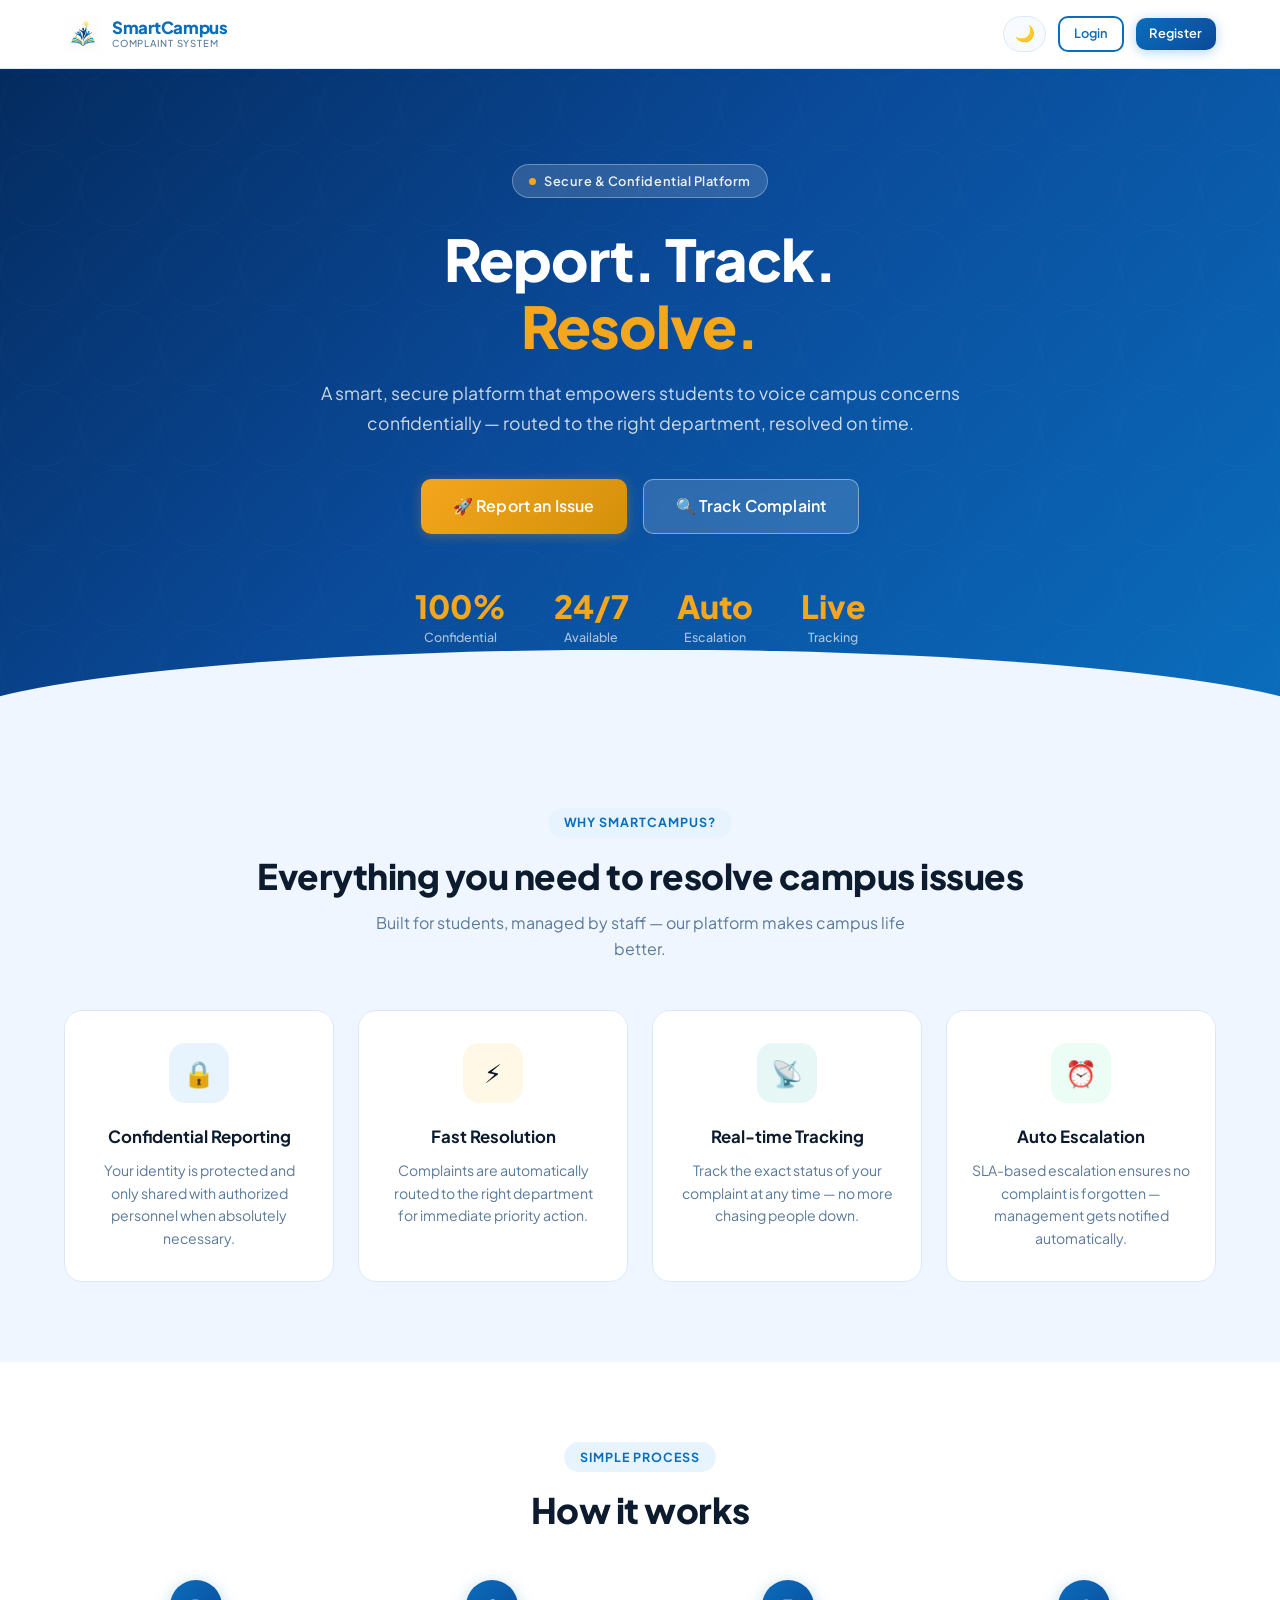
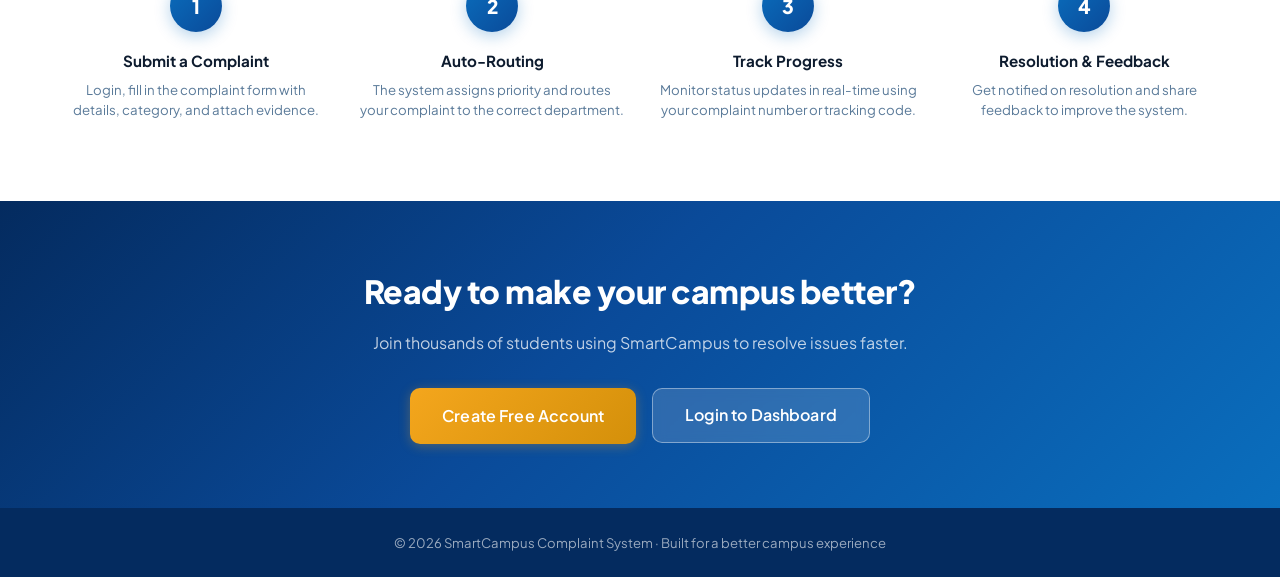
==== smart-campus-complaint-system/frontend/index.html @ 71bb2d89 "Initial commit" ====
<!DOCTYPE html>
<html lang="en">
<head>
    <meta charset="UTF-8">
    <meta name="viewport" content="width=device-width, initial-scale=1.0">
    <title>SmartCampus | Report. Track. Resolve.</title>
    <meta name="description" content="A secure and confidential platform for making your campus a safer and better place.">
    <link href="https://fonts.googleapis.com/css2?family=Plus+Jakarta+Sans:wght@400;500;600;700;800&display=swap" rel="stylesheet">
    <link rel="stylesheet" href="css/style.css">
    <link rel="stylesheet" href="css/dark-mode.css">
    <style>
        body { display: flex; flex-direction: column; min-height: 100vh; }

        /* ── NAVBAR ─────────────────────────────────── */
        .navbar { background: rgba(255,255,255,0.95); backdrop-filter: blur(14px); }

        /* ── HERO ───────────────────────────────────── */
        .hero-section {
            background: var(--grad-hero);
            position: relative;
            overflow: hidden;
            padding: 6rem 0 5rem;
            color: #fff;
        }
        .hero-section::before {
            content: '';
            position: absolute; inset: 0;
            background: url("data:image/svg+xml,%3Csvg width='80' height='80' viewBox='0 0 80 80' fill='none' xmlns='http://www.w3.org/2000/svg'%3E%3Ccircle cx='40' cy='40' r='39' stroke='rgba(255,255,255,0.05)' stroke-width='1'/%3E%3C/svg%3E") repeat;
            opacity: 0.4;
        }
        .hero-section::after {
            content: '';
            position: absolute;
            bottom: -2px; left: 0; right: 0;
            height: 80px;
            background: var(--bg);
            clip-path: ellipse(55% 100% at 50% 100%);
        }
        .hero-inner {
            position: relative; z-index: 1;
            text-align: center;
            max-width: 720px; margin: 0 auto;
            padding: 0 1.5rem;
        }
        .hero-pill {
            display: inline-flex; align-items: center; gap: 0.5rem;
            background: rgba(255,255,255,0.15);
            border: 1px solid rgba(255,255,255,0.3);
            border-radius: 999px;
            padding: 0.35rem 1rem;
            font-size: 0.8rem; font-weight: 600;
            color: rgba(255,255,255,0.9);
            margin-bottom: 1.75rem;
            letter-spacing: 0.04em;
        }
        .hero-pill span { width: 7px; height: 7px; background: var(--secondary); border-radius: 50%; animation: pulse 2s infinite; }
        @keyframes pulse { 0%,100%{opacity:1;transform:scale(1)} 50%{opacity:0.6;transform:scale(1.3)} }
        .hero-title {
            font-size: clamp(2.4rem, 5vw, 3.6rem);
            font-weight: 800;
            line-height: 1.15;
            margin-bottom: 1.25rem;
            letter-spacing: -1px;
        }
        .hero-title .highlight {
            color: var(--secondary);
            display: inline-block;
        }
        .hero-sub {
            font-size: 1.1rem;
            color: rgba(255,255,255,0.8);
            margin-bottom: 2.5rem;
            line-height: 1.7;
        }
        .hero-cta { display: flex; gap: 1rem; justify-content: center; flex-wrap: wrap; }
        .hero-cta .btn-lg { min-width: 180px; }
        .btn-ghost {
            background: rgba(255,255,255,0.15);
            border: 1.5px solid rgba(255,255,255,0.4);
            color: #fff;
            backdrop-filter: blur(6px);
        }
        .btn-ghost:hover { background: rgba(255,255,255,0.25); color: #fff; transform: translateY(-2px); }

        /* Hero stats */
        .hero-stats {
            display: flex; justify-content: center; gap: 3rem;
            margin-top: 3.5rem;
            flex-wrap: wrap;
        }
        .stat { text-align: center; }
        .stat-num { font-size: 2rem; font-weight: 800; color: var(--secondary); line-height: 1; }
        .stat-label { font-size: 0.78rem; color: rgba(255,255,255,0.65); font-weight: 500; margin-top: 0.3rem; }

        /* ── FEATURES ───────────────────────────────── */
        .features-section { padding: 5rem 0; }
        .section-header { text-align: center; margin-bottom: 3rem; }
        .section-eyebrow {
            display: inline-block;
            background: var(--primary-light); color: var(--primary);
            border-radius: 999px; padding: 0.3rem 1rem;
            font-size: 0.78rem; font-weight: 700;
            letter-spacing: 0.08em; text-transform: uppercase;
            margin-bottom: 1rem;
        }
        .section-title {
            font-size: clamp(1.6rem, 3vw, 2.2rem);
            font-weight: 800; color: var(--text-main);
            letter-spacing: -0.5px; line-height: 1.25;
        }
        .section-desc { color: var(--text-muted); margin-top: 0.75rem; font-size: 1rem; max-width: 560px; margin-inline: auto; }

        .features-grid {
            display: grid;
            grid-template-columns: repeat(auto-fit, minmax(240px, 1fr));
            gap: 1.5rem;
        }
        .feature-card {
            background: var(--surface);
            border: 1px solid var(--border);
            border-radius: var(--radius-lg);
            padding: 2rem 1.5rem;
            text-align: center;
            transition: var(--transition);
            position: relative;
            overflow: hidden;
        }
        .feature-card::before {
            content: '';
            position: absolute;
            top: 0; left: 0; right: 0;
            height: 3px;
            background: var(--grad-primary);
            transform: scaleX(0);
            transition: var(--transition);
        }
        .feature-card:hover { transform: translateY(-6px); box-shadow: var(--shadow-lg); border-color: var(--border-2); }
        .feature-card:hover::before { transform: scaleX(1); }
        .feature-icon {
            width: 60px; height: 60px;
            border-radius: 16px;
            display: flex; align-items: center; justify-content: center;
            font-size: 1.6rem;
            margin: 0 auto 1.25rem;
        }
        .icon-blue  { background: #e8f4fd; }
        .icon-gold  { background: #fff8e6; }
        .icon-teal  { background: #e6f7f5; }
        .icon-green { background: #ecfdf5; }
        .feature-card h3 { font-size: 1.05rem; font-weight: 700; margin-bottom: 0.5rem; }
        .feature-card p { color: var(--text-muted); font-size: 0.88rem; line-height: 1.6; }

        /* ── HOW IT WORKS ───────────────────────────── */
        .steps-section { background: var(--surface); padding: 5rem 0; }
        .steps-grid { display: grid; grid-template-columns: repeat(auto-fit, minmax(200px, 1fr)); gap: 2rem; margin-top: 2.5rem; }
        .step {
            text-align: center;
            position: relative;
        }
        .step-num {
            width: 52px; height: 52px;
            border-radius: 50%;
            background: var(--grad-primary);
            color: #fff;
            font-size: 1.2rem; font-weight: 800;
            display: flex; align-items: center; justify-content: center;
            margin: 0 auto 1rem;
            box-shadow: 0 4px 16px rgba(10,110,189,0.3);
        }
        .step h4 { font-weight: 700; font-size: 0.95rem; margin-bottom: 0.4rem; }
        .step p { color: var(--text-muted); font-size: 0.83rem; line-height: 1.55; }

        /* ── CTA BANNER ─────────────────────────────── */
        .cta-section {
            background: var(--grad-hero);
            padding: 4rem 0;
            text-align: center;
            color: #fff;
        }
        .cta-section h2 { font-size: 2rem; font-weight: 800; margin-bottom: 0.75rem; letter-spacing: -0.5px; }
        .cta-section p { color: rgba(255,255,255,0.75); margin-bottom: 2rem; font-size: 1rem; }

        /* ── FOOTER ─────────────────────────────────── */
        footer {
            background: #042b5f;
            color: rgba(255,255,255,0.6);
            text-align: center;
            padding: 1.5rem;
            font-size: 0.82rem;
        }
        footer a { color: rgba(255,255,255,0.8); }
    </style>
</head>
<body>
    <!-- NAVBAR -->
    <nav class="navbar">
        <div class="container">
            <a href="index.html" class="logo">
                <img src="assets/images/logo.png" alt="SmartCampus Logo" onerror="this.style.display='none'">
                <div class="logo-text">
                    <span class="name">SmartCampus</span>
                    <span class="tagline">Complaint System</span>
                </div>
            </a>
            <div class="navbar-actions">
                <button id="theme-toggle" class="theme-toggle">🌙</button>
                <a href="login.html" class="btn btn-secondary btn-sm">Login</a>
                <a href="register.html" class="btn btn-primary btn-sm">Register</a>
            </div>
        </div>
    </nav>

    <!-- HERO -->
    <section class="hero-section">
        <div class="hero-inner">
            <div class="hero-pill">
                <span></span> Secure & Confidential Platform
            </div>
            <h1 class="hero-title">
                Report. Track.<br>
                <span class="highlight">Resolve.</span>
            </h1>
            <p class="hero-sub">
                A smart, secure platform that empowers students to voice campus concerns confidentially — routed to the right department, resolved on time.
            </p>
            <div class="hero-cta">
                <a href="login.html" class="btn btn-gold btn-lg">🚀 Report an Issue</a>
                <a href="track.html" class="btn btn-ghost btn-lg">🔍 Track Complaint</a>
            </div>
            <div class="hero-stats">
                <div class="stat"><div class="stat-num">100%</div><div class="stat-label">Confidential</div></div>
                <div class="stat"><div class="stat-num">24/7</div><div class="stat-label">Available</div></div>
                <div class="stat"><div class="stat-num">Auto</div><div class="stat-label">Escalation</div></div>
                <div class="stat"><div class="stat-num">Live</div><div class="stat-label">Tracking</div></div>
            </div>
        </div>
    </section>

    <!-- FEATURES -->
    <section class="features-section">
        <div class="container">
            <div class="section-header">
                <span class="section-eyebrow">Why SmartCampus?</span>
                <h2 class="section-title">Everything you need to resolve campus issues</h2>
                <p class="section-desc">Built for students, managed by staff — our platform makes campus life better.</p>
            </div>
            <div class="features-grid">
                <div class="feature-card">
                    <div class="feature-icon icon-blue">🔒</div>
                    <h3>Confidential Reporting</h3>
                    <p>Your identity is protected and only shared with authorized personnel when absolutely necessary.</p>
                </div>
                <div class="feature-card">
                    <div class="feature-icon icon-gold">⚡</div>
                    <h3>Fast Resolution</h3>
                    <p>Complaints are automatically routed to the right department for immediate priority action.</p>
                </div>
                <div class="feature-card">
                    <div class="feature-icon icon-teal">📡</div>
                    <h3>Real-time Tracking</h3>
                    <p>Track the exact status of your complaint at any time — no more chasing people down.</p>
                </div>
                <div class="feature-card">
                    <div class="feature-icon icon-green">⏰</div>
                    <h3>Auto Escalation</h3>
                    <p>SLA-based escalation ensures no complaint is forgotten — management gets notified automatically.</p>
                </div>
            </div>
        </div>
    </section>

    <!-- HOW IT WORKS -->
    <section class="steps-section">
        <div class="container">
            <div class="section-header">
                <span class="section-eyebrow">Simple Process</span>
                <h2 class="section-title">How it works</h2>
            </div>
            <div class="steps-grid">
                <div class="step">
                    <div class="step-num">1</div>
                    <h4>Submit a Complaint</h4>
                    <p>Login, fill in the complaint form with details, category, and attach evidence.</p>
                </div>
                <div class="step">
                    <div class="step-num">2</div>
                    <h4>Auto-Routing</h4>
                    <p>The system assigns priority and routes your complaint to the correct department.</p>
                </div>
                <div class="step">
                    <div class="step-num">3</div>
                    <h4>Track Progress</h4>
                    <p>Monitor status updates in real-time using your complaint number or tracking code.</p>
                </div>
                <div class="step">
                    <div class="step-num">4</div>
                    <h4>Resolution & Feedback</h4>
                    <p>Get notified on resolution and share feedback to improve the system.</p>
                </div>
            </div>
        </div>
    </section>

    <!-- CTA -->
    <section class="cta-section">
        <div class="container">
            <h2>Ready to make your campus better?</h2>
            <p>Join thousands of students using SmartCampus to resolve issues faster.</p>
            <div style="display:flex;gap:1rem;justify-content:center;flex-wrap:wrap;">
                <a href="register.html" class="btn btn-gold btn-lg">Create Free Account</a>
                <a href="login.html" class="btn btn-ghost btn-lg">Login to Dashboard</a>
            </div>
        </div>
    </section>

    <!-- FOOTER -->
    <footer>
        <p>© 2026 SmartCampus Complaint System · Built for a better campus experience</p>
    </footer>

    <div class="toast-container" id="toast-container"></div>
    <script src="js/utils/theme.js"></script>
</body>
</html>
---- smart-campus-complaint-system/frontend/css/style.css ----
@import url('https://fonts.googleapis.com/css2?family=Plus+Jakarta+Sans:wght@400;500;600;700;800&display=swap');

/* ═══════════════════════════════════════
   DESIGN TOKENS
═══════════════════════════════════════ */
:root {
    /* Brand Colors - Teal/Navy/Gold (matches logo) */
    --primary:        #0a6ebd;
    --primary-dark:   #075a9e;
    --primary-light:  #e8f4fd;
    --secondary:      #f4a61d;
    --secondary-dark: #d4900a;
    --accent:         #00b4a0;
    --accent-dark:    #009688;

    /* Backgrounds */
    --bg:          #f0f6ff;
    --background:  var(--bg);
    --surface:     #ffffff;
    --surface-2:   #f7faff;
    --sidebar-bg:  linear-gradient(160deg, #042b5f 0%, #0a4a99 55%, #0a6ebd 100%);

    /* Text */
    --text-main:   #0d1b2e;
    --text-muted:  #5a7a99;
    --text-light:  #8ba9c5;

    /* Borders */
    --border:      #dce8f5;
    --border-2:    #c8dcee;

    /* Status */
    --success:     #10b981;
    --warning:     #f4a61d;
    --danger:      #ef4444;
    --info:        #0a6ebd;

    /* Typography */
    --font:        'Plus Jakarta Sans', system-ui, sans-serif;

    /* Spacing & Effects */
    --radius:      10px;
    --radius-lg:   18px;
    --radius-xl:   26px;
    --shadow-sm:   0 2px 8px rgba(10,110,189,0.08);
    --shadow:      0 4px 20px rgba(10,110,189,0.12);
    --shadow-lg:   0 8px 40px rgba(10,110,189,0.18);
    --transition:  all 0.25s ease;

    /* Gradients */
    --grad-primary:   linear-gradient(135deg, #0a6ebd 0%, #0a4a99 100%);
    --grad-gold:      linear-gradient(135deg, #f4a61d 0%, #d4900a 100%);
    --grad-hero:      linear-gradient(135deg, #042b5f 0%, #0a4a99 45%, #0a6ebd 100%);
    --grad-teal:      linear-gradient(135deg, #00b4a0 0%, #009688 100%);
}

/* ═══════════════════════════════════════
   RESET & BASE
═══════════════════════════════════════ */
*, *::before, *::after { margin: 0; padding: 0; box-sizing: border-box; }

html { scroll-behavior: smooth; }

body {
    font-family: var(--font);
    background: var(--bg);
    color: var(--text-main);
    line-height: 1.65;
    -webkit-font-smoothing: antialiased;
}

a { color: var(--primary); text-decoration: none; transition: var(--transition); }
a:hover { color: var(--primary-dark); }

img { max-width: 100%; display: block; }

/* ═══════════════════════════════════════
   TYPOGRAPHY
═══════════════════════════════════════ */
.text-center  { text-align: center; }
.text-muted   { color: var(--text-muted); }
.text-primary { color: var(--primary); }
.text-gold    { color: var(--secondary); }

/* ═══════════════════════════════════════
   LOGO
═══════════════════════════════════════ */
.logo {
    display: flex;
    align-items: center;
    gap: 10px;
    font-weight: 800;
    font-size: 1.2rem;
    color: var(--text-main);
    text-decoration: none;
    letter-spacing: -0.3px;
}
.logo img {
    width: 38px;
    height: 38px;
    object-fit: contain;
}
.logo-text { display: flex; flex-direction: column; line-height: 1.1; }
.logo-text .name { color: var(--primary); font-size: 1.05rem; font-weight: 800; }
.logo-text .tagline { color: var(--text-muted); font-size: 0.6rem; font-weight: 500; letter-spacing: 0.08em; text-transform: uppercase; }

/* Light navbar logo */
.logo.light .logo-text .name { color: #fff; }
.logo.light .logo-text .tagline { color: rgba(255,255,255,0.65); }

/* ═══════════════════════════════════════
   NAVBAR
═══════════════════════════════════════ */
.navbar {
    background: var(--surface);
    box-shadow: 0 1px 0 var(--border), var(--shadow-sm);
    position: sticky;
    top: 0;
    z-index: 100;
    backdrop-filter: blur(10px);
}
.navbar .container {
    display: flex;
    justify-content: space-between;
    align-items: center;
    height: 68px;
}
.navbar-actions { display: flex; align-items: center; gap: 0.75rem; }

/* ═══════════════════════════════════════
   BUTTONS
═══════════════════════════════════════ */
.btn {
    display: inline-flex;
    align-items: center;
    justify-content: center;
    gap: 0.4rem;
    padding: 0.55rem 1.25rem;
    border-radius: var(--radius);
    font-family: var(--font);
    font-weight: 600;
    font-size: 0.9rem;
    cursor: pointer;
    border: none;
    transition: var(--transition);
    white-space: nowrap;
    letter-spacing: 0.01em;
}

.btn-primary {
    background: var(--grad-primary);
    color: #fff;
    box-shadow: 0 2px 12px rgba(10,110,189,0.3);
}
.btn-primary:hover {
    transform: translateY(-2px);
    box-shadow: 0 6px 20px rgba(10,110,189,0.4);
    color: #fff;
}

.btn-secondary {
    background: transparent;
    border: 2px solid var(--primary);
    color: var(--primary);
}
.btn-secondary:hover {
    background: var(--primary-light);
    transform: translateY(-1px);
}

.btn-gold {
    background: var(--grad-gold);
    color: #fff;
    box-shadow: 0 2px 12px rgba(244,166,29,0.3);
}
.btn-gold:hover {
    transform: translateY(-2px);
    box-shadow: 0 6px 20px rgba(244,166,29,0.45);
}

.btn-danger {
    background: linear-gradient(135deg, #ef4444, #dc2626);
    color: #fff;
}
.btn-danger:hover { transform: translateY(-1px); box-shadow: 0 4px 14px rgba(239,68,68,0.35); }

.btn-sm  { padding: 0.35rem 0.85rem; font-size: 0.8rem; }
.btn-xs  { padding: 0.25rem 0.65rem; font-size: 0.75rem; }
.btn-lg  { padding: 0.85rem 2rem; font-size: 1rem; }
.btn-full { width: 100%; padding: 0.85rem; font-size: 1rem; border-radius: var(--radius); }
.btn-full:disabled { opacity: 0.65; cursor: not-allowed; transform: none !important; }

/* ═══════════════════════════════════════
   FORMS
═══════════════════════════════════════ */
.form-group { margin-bottom: 1.2rem; }
.form-group label {
    display: block;
    font-size: 0.85rem;
    font-weight: 600;
    margin-bottom: 0.45rem;
    color: var(--text-main);
}
.form-control,
.form-group input,
.form-group select,
.form-group textarea {
    width: 100%;
    padding: 0.7rem 1rem;
    border: 1.5px solid var(--border-2);
    border-radius: var(--radius);
    font-size: 0.92rem;
    font-family: var(--font);
    background: var(--surface);
    color: var(--text-main);
    transition: var(--transition);
    outline: none;
}
.form-control:focus,
.form-group input:focus,
.form-group select:focus,
.form-group textarea:focus {
    border-color: var(--primary);
    box-shadow: 0 0 0 4px rgba(10,110,189,0.12);
    background: #fff;
}

/* ═══════════════════════════════════════
   LAYOUT
═══════════════════════════════════════ */
.container { max-width: 1200px; margin: 0 auto; padding: 0 1.5rem; }

/* ═══════════════════════════════════════
   CARDS
═══════════════════════════════════════ */
.card {
    background: var(--surface);
    border-radius: var(--radius-lg);
    padding: 1.5rem;
    box-shadow: var(--shadow-sm);
    border: 1px solid var(--border);
    transition: var(--transition);
}
.card:hover { box-shadow: var(--shadow); }

/* ═══════════════════════════════════════
   BADGES
═══════════════════════════════════════ */
.badge {
    display: inline-flex;
    align-items: center;
    padding: 0.25rem 0.65rem;
    border-radius: 999px;
    font-size: 0.75rem;
    font-weight: 600;
    letter-spacing: 0.03em;
}
.badge-primary { background: var(--primary-light); color: var(--primary); }
.badge-gold    { background: #fff8e6; color: var(--secondary-dark); }
.badge-success { background: #ecfdf5; color: #059669; }
.badge-danger  { background: #fef2f2; color: #dc2626; }

/* ═══════════════════════════════════════
   ALERTS / MESSAGES
═══════════════════════════════════════ */
.error-msg {
    background: #fef2f2; color: #dc2626;
    border: 1px solid #fca5a5;
    border-left: 4px solid #ef4444;
    border-radius: var(--radius);
    padding: 0.75rem 1rem;
    font-size: 0.875rem;
    margin-bottom: 1rem;
    display: none;
}
.success-msg {
    background: #f0fdf4; color: #15803d;
    border: 1px solid #86efac;
    border-left: 4px solid #22c55e;
    border-radius: var(--radius);
    padding: 0.75rem 1rem;
    font-size: 0.875rem;
    margin-bottom: 1rem;
    display: none;
}

/* ═══════════════════════════════════════
   THEME TOGGLE
═══════════════════════════════════════ */
.theme-toggle {
    background: var(--surface-2);
    border: 1.5px solid var(--border);
    border-radius: 999px;
    padding: 0.45rem 0.65rem;
    font-size: 1rem;
    cursor: pointer;
    color: var(--text-main);
    transition: var(--transition);
}
.theme-toggle:hover { background: var(--primary-light); border-color: var(--primary); }

/* ═══════════════════════════════════════
   TOAST
═══════════════════════════════════════ */
.toast-container { position: fixed; bottom: 1.5rem; right: 1.5rem; z-index: 9999; display: flex; flex-direction: column; gap: 0.6rem; }
.toast {
    background: #1a2a3a;
    color: #fff;
    padding: 0.8rem 1.25rem;
    border-radius: var(--radius);
    font-size: 0.875rem;
    font-weight: 500;
    box-shadow: var(--shadow-lg);
    animation: slideUp 0.3s ease;
    border-left: 4px solid var(--primary);
    max-width: 320px;
}
.toast.success { border-left-color: var(--success); }
.toast.error   { border-left-color: var(--danger); }
.toast.info    { border-left-color: var(--info); }
@keyframes slideUp { from { opacity: 0; transform: translateY(10px); } to { opacity: 1; transform: translateY(0); } }

/* ═══════════════════════════════════════
   SPINNER
═══════════════════════════════════════ */
@keyframes spin { to { transform: rotate(360deg); } }
.spinner {
    display: inline-block;
    width: 16px; height: 16px;
    border: 2.5px solid rgba(255,255,255,0.3);
    border-top-color: #fff;
    border-radius: 50%;
    animation: spin 0.7s linear infinite;
    vertical-align: middle;
}

/* ═══════════════════════════════════════
   MODAL (shared)
═══════════════════════════════════════ */
.modal-overlay {
    display: none;
    position: fixed; inset: 0;
    background: rgba(4,43,95,0.55);
    backdrop-filter: blur(4px);
    z-index: 1000;
    align-items: center;
    justify-content: center;
    padding: 1rem;
}
.modal-overlay.open { display: flex; }
.modal-box {
    background: var(--surface);
    border-radius: var(--radius-xl);
    width: 100%;
    max-width: 580px;
    box-shadow: 0 24px 80px rgba(4,43,95,0.25);
    overflow: hidden;
    animation: modalIn 0.3s cubic-bezier(0.34,1.56,0.64,1);
}
@keyframes modalIn { from { opacity: 0; transform: scale(0.92) translateY(20px); } to { opacity: 1; transform: scale(1) translateY(0); } }
.modal-head {
    display: flex; align-items: center; justify-content: space-between;
    padding: 1.25rem 1.5rem;
    background: var(--grad-primary);
    color: #fff;
}
.modal-head h3 { font-size: 1rem; font-weight: 700; margin: 0; }
.modal-close { background: rgba(255,255,255,0.2); border: none; color: #fff; width: 30px; height: 30px; border-radius: 50%; cursor: pointer; font-size: 1rem; transition: var(--transition); display: flex; align-items: center; justify-content: center; }
.modal-close:hover { background: rgba(255,255,255,0.35); }
.modal-body { padding: 1.5rem; }
.modal-foot { display: flex; justify-content: flex-end; gap: 0.75rem; padding: 1rem 1.5rem; border-top: 1px solid var(--border); background: var(--surface-2); }

/* ═══════════════════════════════════════
   STATUS / ROLE BADGES
═══════════════════════════════════════ */
.status-badge {
    display: inline-flex; align-items: center;
    padding: 0.25rem 0.65rem;
    border-radius: 999px;
    font-size: 0.72rem; font-weight: 700;
    letter-spacing: 0.04em; text-transform: uppercase;
}
.role-badge {
    display: inline-block;
    padding: 0.2rem 0.6rem;
    border-radius: 6px;
    font-size: 0.72rem; font-weight: 700;
    letter-spacing: 0.03em; text-transform: uppercase;
    background: var(--primary-light); color: var(--primary);
}
.role-ADMIN          { background: #fef3c7; color: #b45309; }
.role-STAFF          { background: #ede9fe; color: #7c3aed; }
.role-DEPARTMENT_HEAD{ background: #dbeafe; color: #1d4ed8; }
.role-SAFETY_OFFICER { background: #dcfce7; color: #15803d; }
.role-STUDENT        { background: var(--primary-light); color: var(--primary); }

/* ═══════════════════════════════════════
   DETAIL GRID (modal)
═══════════════════════════════════════ */
.detail-grid {
    display: grid;
    grid-template-columns: 1fr 1fr;
    gap: 1rem;
    margin-bottom: 1.25rem;
}
.detail-item { display: flex; flex-direction: column; gap: 0.25rem; }
.dl { font-size: 0.75rem; font-weight: 700; color: var(--text-muted); text-transform: uppercase; letter-spacing: 0.06em; }
.dv { font-size: 0.92rem; font-weight: 600; color: var(--text-main); }

/* ═══════════════════════════════════════
   SECTION LABEL
═══════════════════════════════════════ */
.section-label {
    font-size: 0.72rem; font-weight: 700;
    text-transform: uppercase; letter-spacing: 0.08em;
    color: var(--primary);
    margin: 1.5rem 0 0.9rem;
    padding-bottom: 0.5rem;
    border-bottom: 2px solid var(--primary-light);
    display: flex; align-items: center; gap: 0.4rem;
}

/* ═══════════════════════════════════════
   FORM FIELD (modal variant)
═══════════════════════════════════════ */
.form-field { margin-bottom: 1.1rem; }
.form-field label { display: block; font-size: 0.83rem; font-weight: 600; margin-bottom: 0.4rem; color: var(--text-main); }

/* ═══════════════════════════════════════
   DIVIDER
═══════════════════════════════════════ */
.divider {
    text-align: center; color: var(--text-light);
    font-size: 0.8rem; margin: 1.25rem 0;
    display: flex; align-items: center; gap: 0.75rem;
    font-weight: 500;
}
.divider::before, .divider::after { content: ''; flex: 1; border-top: 1px solid var(--border-2); }

/* ═══════════════════════════════════════
   LOADING / EMPTY
═══════════════════════════════════════ */
.loading-row { text-align: center; padding: 2rem; color: var(--text-muted); font-size: 0.9rem; }
.empty-state { text-align: center; padding: 3rem 1.5rem; color: var(--text-muted); }
.empty-icon { font-size: 3rem; margin-bottom: 0.75rem; }

/* ═══════════════════════════════════════
   SCROLLBAR
═══════════════════════════════════════ */
::-webkit-scrollbar { width: 6px; height: 6px; }
::-webkit-scrollbar-track { background: transparent; }
::-webkit-scrollbar-thumb { background: #b8d0e8; border-radius: 999px; }
::-webkit-scrollbar-thumb:hover { background: var(--primary); }
---- smart-campus-complaint-system/frontend/css/dark-mode.css ----
/* ═══════════════════════════════════════
   DARK MODE OVERRIDES
═══════════════════════════════════════ */
html.dark {
    --bg:          #0c1929;
    --surface:     #122038;
    --surface-2:   #0f1c30;
    --text-main:   #e2edf8;
    --text-muted:  #7aadce;
    --text-light:  #4a7a9b;
    --border:      #1e3a55;
    --border-2:    #254a6a;
    --primary-light: rgba(10,110,189,0.18);
    --shadow-sm:   0 2px 8px rgba(0,0,0,0.3);
    --shadow:      0 4px 20px rgba(0,0,0,0.4);
    --shadow-lg:   0 8px 40px rgba(0,0,0,0.5);
}

html.dark .navbar {
    background: rgba(12,25,41,0.95);
    border-bottom: 1px solid var(--border);
    box-shadow: 0 1px 0 var(--border);
}

html.dark .auth-card,
html.dark .modal-box,
html.dark .card {
    background: var(--surface);
    border-color: var(--border);
}

html.dark .form-group input,
html.dark .form-group select,
html.dark .form-control,
html.dark .form-group textarea {
    background: var(--surface-2);
    border-color: var(--border-2);
    color: var(--text-main);
}

html.dark .form-group input:focus,
html.dark .form-group select:focus,
html.dark .form-control:focus {
    background: #0f1c30;
    border-color: var(--primary);
}

html.dark .demo-box { background: rgba(10,110,189,0.1); border-color: var(--border-2); }
html.dark .demo-item { background: rgba(255,255,255,0.05); }
html.dark .demo-item:hover { background: rgba(10,110,189,0.2); }
html.dark .demo-pass code { background: var(--surface-2); border-color: var(--border); }

html.dark .theme-toggle { background: var(--surface); border-color: var(--border); color: var(--text-main); }

html.dark .modal-foot { background: var(--surface-2); border-color: var(--border); }
html.dark .modal-body { background: var(--surface); }

html.dark .feature-card { background: var(--surface); border-color: var(--border); }
html.dark .steps-section { background: var(--surface); }

html.dark .toast { background: #1a2d42; }

html.dark .section-label { border-bottom-color: var(--border); }

html.dark .error-msg { background: rgba(239,68,68,0.1); border-color: rgba(239,68,68,0.3); color: #fca5a5; }
html.dark .success-msg { background: rgba(16,185,129,0.1); border-color: rgba(16,185,129,0.3); color: #6ee7b7; }
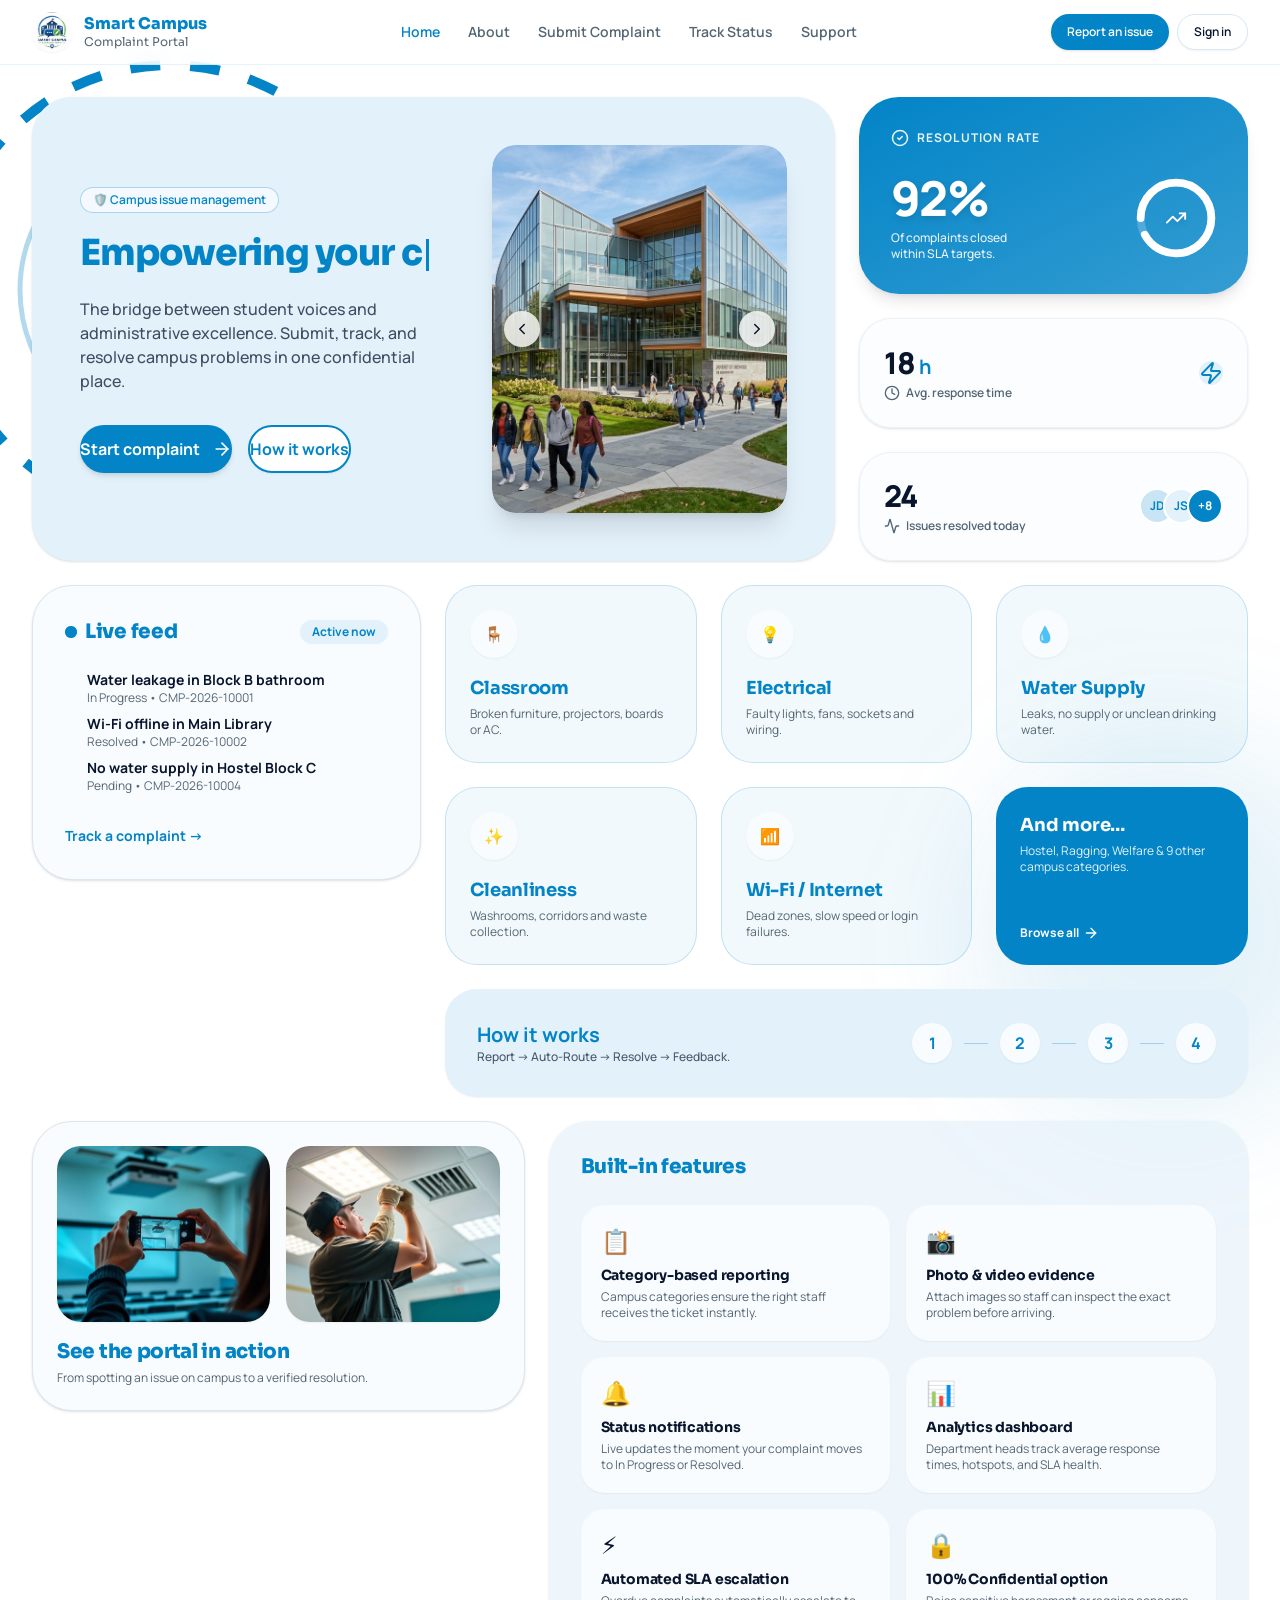
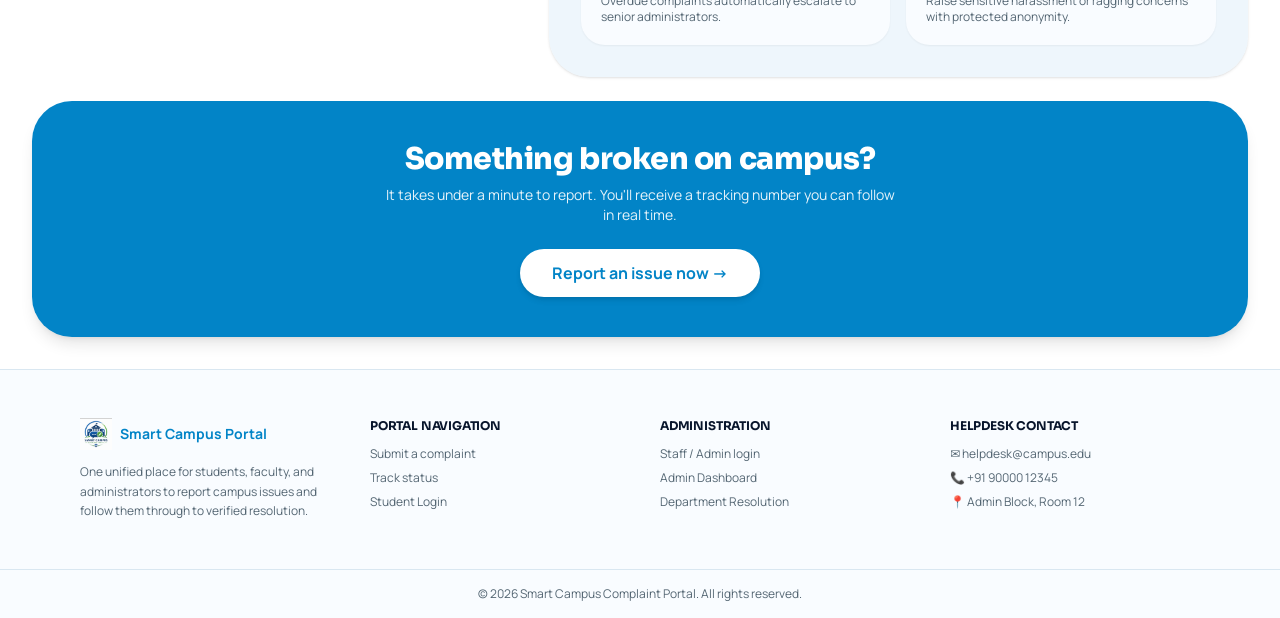
==== commit 3e8e9681: "feat: redesign frontend with modern portal design, hero slideshow, live feed and stats matching live" ====
--- a/smart-campus-complaint-system/frontend/index.html
+++ b/smart-campus-complaint-system/frontend/index.html
@@ -3,322 +3,532 @@
 <head>
     <meta charset="UTF-8">
     <meta name="viewport" content="width=device-width, initial-scale=1.0">
-    <title>SmartCampus | Report. Track. Resolve.</title>
-    <meta name="description" content="A secure and confidential platform for making your campus a safer and better place.">
-    <link href="https://fonts.googleapis.com/css2?family=Plus+Jakarta+Sans:wght@400;500;600;700;800&display=swap" rel="stylesheet">
-    <link rel="stylesheet" href="css/style.css">
-    <link rel="stylesheet" href="css/dark-mode.css">
+    <title>Smart Campus Complaint Portal — Report & Track Campus Issues</title>
+    <meta name="description" content="Submit campus complaints with photos, pick a category, and follow status from Pending to Resolved.">
+    <link rel="icon" type="image/png" href="assets/images/logo.png">
+
+    <!-- Fonts: Sora (Headings) and Manrope (Body) -->
+    <link rel="preconnect" href="https://fonts.googleapis.com">
+    <link rel="preconnect" href="https://fonts.gstatic.com" crossorigin>
+    <link href="https://fonts.googleapis.com/css2?family=Sora:wght@600;700;800&family=Manrope:wght@400;500;600;700;800&display=swap" rel="stylesheet">
+
+    <!-- Stylesheets -->
+    <link rel="stylesheet" href="css/portal-theme.css">
     <style>
-        body { display: flex; flex-direction: column; min-height: 100vh; }
-
-        /* ── NAVBAR ─────────────────────────────────── */
-        .navbar { background: rgba(255,255,255,0.95); backdrop-filter: blur(14px); }
-
-        /* ── HERO ───────────────────────────────────── */
-        .hero-section {
-            background: var(--grad-hero);
+        /* Modern Micro-Interactions & Overrides */
+        :root {
+            --primary: #0284c7;
+            --primary-rgb: 2, 132, 199;
+        }
+        .carousel-slide {
+            transition: opacity 0.6s cubic-bezier(0.4, 0, 0.2, 1), transform 0.6s cubic-bezier(0.4, 0, 0.2, 1);
+        }
+        .carousel-slide.active {
+            opacity: 1;
+            transform: scale(1);
             position: relative;
-            overflow: hidden;
-            padding: 6rem 0 5rem;
-            color: #fff;
-        }
-        .hero-section::before {
-            content: '';
-            position: absolute; inset: 0;
-            background: url("data:image/svg+xml,%3Csvg width='80' height='80' viewBox='0 0 80 80' fill='none' xmlns='http://www.w3.org/2000/svg'%3E%3Ccircle cx='40' cy='40' r='39' stroke='rgba(255,255,255,0.05)' stroke-width='1'/%3E%3C/svg%3E") repeat;
-            opacity: 0.4;
-        }
-        .hero-section::after {
-            content: '';
+        }
+        .carousel-slide:not(.active) {
+            opacity: 0;
+            transform: scale(0.98);
             position: absolute;
-            bottom: -2px; left: 0; right: 0;
-            height: 80px;
-            background: var(--bg);
-            clip-path: ellipse(55% 100% at 50% 100%);
-        }
-        .hero-inner {
-            position: relative; z-index: 1;
-            text-align: center;
-            max-width: 720px; margin: 0 auto;
-            padding: 0 1.5rem;
-        }
-        .hero-pill {
-            display: inline-flex; align-items: center; gap: 0.5rem;
-            background: rgba(255,255,255,0.15);
-            border: 1px solid rgba(255,255,255,0.3);
-            border-radius: 999px;
-            padding: 0.35rem 1rem;
-            font-size: 0.8rem; font-weight: 600;
-            color: rgba(255,255,255,0.9);
-            margin-bottom: 1.75rem;
-            letter-spacing: 0.04em;
-        }
-        .hero-pill span { width: 7px; height: 7px; background: var(--secondary); border-radius: 50%; animation: pulse 2s infinite; }
-        @keyframes pulse { 0%,100%{opacity:1;transform:scale(1)} 50%{opacity:0.6;transform:scale(1.3)} }
-        .hero-title {
-            font-size: clamp(2.4rem, 5vw, 3.6rem);
-            font-weight: 800;
-            line-height: 1.15;
-            margin-bottom: 1.25rem;
-            letter-spacing: -1px;
-        }
-        .hero-title .highlight {
-            color: var(--secondary);
+            top: 0; left: 0; right: 0; bottom: 0;
+            pointer-events: none;
+        }
+        .typewriter-cursor {
             display: inline-block;
-        }
-        .hero-sub {
-            font-size: 1.1rem;
-            color: rgba(255,255,255,0.8);
-            margin-bottom: 2.5rem;
-            line-height: 1.7;
-        }
-        .hero-cta { display: flex; gap: 1rem; justify-content: center; flex-wrap: wrap; }
-        .hero-cta .btn-lg { min-width: 180px; }
-        .btn-ghost {
-            background: rgba(255,255,255,0.15);
-            border: 1.5px solid rgba(255,255,255,0.4);
-            color: #fff;
-            backdrop-filter: blur(6px);
-        }
-        .btn-ghost:hover { background: rgba(255,255,255,0.25); color: #fff; transform: translateY(-2px); }
-
-        /* Hero stats */
-        .hero-stats {
-            display: flex; justify-content: center; gap: 3rem;
-            margin-top: 3.5rem;
-            flex-wrap: wrap;
-        }
-        .stat { text-align: center; }
-        .stat-num { font-size: 2rem; font-weight: 800; color: var(--secondary); line-height: 1; }
-        .stat-label { font-size: 0.78rem; color: rgba(255,255,255,0.65); font-weight: 500; margin-top: 0.3rem; }
-
-        /* ── FEATURES ───────────────────────────────── */
-        .features-section { padding: 5rem 0; }
-        .section-header { text-align: center; margin-bottom: 3rem; }
-        .section-eyebrow {
-            display: inline-block;
-            background: var(--primary-light); color: var(--primary);
-            border-radius: 999px; padding: 0.3rem 1rem;
-            font-size: 0.78rem; font-weight: 700;
-            letter-spacing: 0.08em; text-transform: uppercase;
-            margin-bottom: 1rem;
-        }
-        .section-title {
-            font-size: clamp(1.6rem, 3vw, 2.2rem);
-            font-weight: 800; color: var(--text-main);
-            letter-spacing: -0.5px; line-height: 1.25;
-        }
-        .section-desc { color: var(--text-muted); margin-top: 0.75rem; font-size: 1rem; max-width: 560px; margin-inline: auto; }
-
-        .features-grid {
-            display: grid;
-            grid-template-columns: repeat(auto-fit, minmax(240px, 1fr));
-            gap: 1.5rem;
-        }
-        .feature-card {
-            background: var(--surface);
-            border: 1px solid var(--border);
-            border-radius: var(--radius-lg);
-            padding: 2rem 1.5rem;
-            text-align: center;
-            transition: var(--transition);
-            position: relative;
-            overflow: hidden;
-        }
-        .feature-card::before {
-            content: '';
-            position: absolute;
-            top: 0; left: 0; right: 0;
-            height: 3px;
-            background: var(--grad-primary);
-            transform: scaleX(0);
-            transition: var(--transition);
-        }
-        .feature-card:hover { transform: translateY(-6px); box-shadow: var(--shadow-lg); border-color: var(--border-2); }
-        .feature-card:hover::before { transform: scaleX(1); }
-        .feature-icon {
-            width: 60px; height: 60px;
-            border-radius: 16px;
-            display: flex; align-items: center; justify-content: center;
-            font-size: 1.6rem;
-            margin: 0 auto 1.25rem;
-        }
-        .icon-blue  { background: #e8f4fd; }
-        .icon-gold  { background: #fff8e6; }
-        .icon-teal  { background: #e6f7f5; }
-        .icon-green { background: #ecfdf5; }
-        .feature-card h3 { font-size: 1.05rem; font-weight: 700; margin-bottom: 0.5rem; }
-        .feature-card p { color: var(--text-muted); font-size: 0.88rem; line-height: 1.6; }
-
-        /* ── HOW IT WORKS ───────────────────────────── */
-        .steps-section { background: var(--surface); padding: 5rem 0; }
-        .steps-grid { display: grid; grid-template-columns: repeat(auto-fit, minmax(200px, 1fr)); gap: 2rem; margin-top: 2.5rem; }
-        .step {
-            text-align: center;
-            position: relative;
-        }
-        .step-num {
-            width: 52px; height: 52px;
-            border-radius: 50%;
-            background: var(--grad-primary);
-            color: #fff;
-            font-size: 1.2rem; font-weight: 800;
-            display: flex; align-items: center; justify-content: center;
-            margin: 0 auto 1rem;
-            box-shadow: 0 4px 16px rgba(10,110,189,0.3);
-        }
-        .step h4 { font-weight: 700; font-size: 0.95rem; margin-bottom: 0.4rem; }
-        .step p { color: var(--text-muted); font-size: 0.83rem; line-height: 1.55; }
-
-        /* ── CTA BANNER ─────────────────────────────── */
-        .cta-section {
-            background: var(--grad-hero);
-            padding: 4rem 0;
-            text-align: center;
-            color: #fff;
-        }
-        .cta-section h2 { font-size: 2rem; font-weight: 800; margin-bottom: 0.75rem; letter-spacing: -0.5px; }
-        .cta-section p { color: rgba(255,255,255,0.75); margin-bottom: 2rem; font-size: 1rem; }
-
-        /* ── FOOTER ─────────────────────────────────── */
-        footer {
-            background: #042b5f;
-            color: rgba(255,255,255,0.6);
-            text-align: center;
-            padding: 1.5rem;
-            font-size: 0.82rem;
-        }
-        footer a { color: rgba(255,255,255,0.8); }
+            width: 3px;
+            height: 0.9em;
+            background-color: currentColor;
+            vertical-align: middle;
+            margin-left: 4px;
+            animation: blink 0.8s infinite;
+        }
+        @keyframes blink {
+            0%, 100% { opacity: 1; }
+            50% { opacity: 0; }
+        }
+        .nav-link-active {
+            background-color: var(--secondary, #f0fdf4);
+            color: var(--primary, #0284c7) !important;
+        }
     </style>
 </head>
-<body>
-    <!-- NAVBAR -->
-    <nav class="navbar">
-        <div class="container">
-            <a href="index.html" class="logo">
-                <img src="assets/images/logo.png" alt="SmartCampus Logo" onerror="this.style.display='none'">
-                <div class="logo-text">
-                    <span class="name">SmartCampus</span>
-                    <span class="tagline">Complaint System</span>
-                </div>
-            </a>
-            <div class="navbar-actions">
-                <button id="theme-toggle" class="theme-toggle">🌙</button>
-                <a href="login.html" class="btn btn-secondary btn-sm">Login</a>
-                <a href="register.html" class="btn btn-primary btn-sm">Register</a>
-            </div>
-        </div>
-    </nav>
-
-    <!-- HERO -->
-    <section class="hero-section">
-        <div class="hero-inner">
-            <div class="hero-pill">
-                <span></span> Secure & Confidential Platform
-            </div>
-            <h1 class="hero-title">
-                Report. Track.<br>
-                <span class="highlight">Resolve.</span>
-            </h1>
-            <p class="hero-sub">
-                A smart, secure platform that empowers students to voice campus concerns confidentially — routed to the right department, resolved on time.
-            </p>
-            <div class="hero-cta">
-                <a href="login.html" class="btn btn-gold btn-lg">🚀 Report an Issue</a>
-                <a href="track.html" class="btn btn-ghost btn-lg">🔍 Track Complaint</a>
-            </div>
-            <div class="hero-stats">
-                <div class="stat"><div class="stat-num">100%</div><div class="stat-label">Confidential</div></div>
-                <div class="stat"><div class="stat-num">24/7</div><div class="stat-label">Available</div></div>
-                <div class="stat"><div class="stat-num">Auto</div><div class="stat-label">Escalation</div></div>
-                <div class="stat"><div class="stat-num">Live</div><div class="stat-label">Tracking</div></div>
-            </div>
-        </div>
-    </section>
-
-    <!-- FEATURES -->
-    <section class="features-section">
-        <div class="container">
-            <div class="section-header">
-                <span class="section-eyebrow">Why SmartCampus?</span>
-                <h2 class="section-title">Everything you need to resolve campus issues</h2>
-                <p class="section-desc">Built for students, managed by staff — our platform makes campus life better.</p>
-            </div>
-            <div class="features-grid">
-                <div class="feature-card">
-                    <div class="feature-icon icon-blue">🔒</div>
-                    <h3>Confidential Reporting</h3>
-                    <p>Your identity is protected and only shared with authorized personnel when absolutely necessary.</p>
-                </div>
-                <div class="feature-card">
-                    <div class="feature-icon icon-gold">⚡</div>
-                    <h3>Fast Resolution</h3>
-                    <p>Complaints are automatically routed to the right department for immediate priority action.</p>
-                </div>
-                <div class="feature-card">
-                    <div class="feature-icon icon-teal">📡</div>
-                    <h3>Real-time Tracking</h3>
-                    <p>Track the exact status of your complaint at any time — no more chasing people down.</p>
-                </div>
-                <div class="feature-card">
-                    <div class="feature-icon icon-green">⏰</div>
-                    <h3>Auto Escalation</h3>
-                    <p>SLA-based escalation ensures no complaint is forgotten — management gets notified automatically.</p>
+<body class="flex min-h-screen flex-col bg-background relative overflow-hidden pb-20 md:pb-0">
+
+    <!-- Subtle Geometric Ambient Background Accents -->
+    <div class="pointer-events-none absolute -left-20 top-10 text-primary opacity-20">
+        <svg class="animate-spin-slow h-[500px] w-[500px]" viewBox="0 0 100 100" xmlns="http://www.w3.org/2000/svg">
+            <circle cx="50" cy="50" r="45" fill="none" stroke="currentColor" stroke-width="2" stroke-dasharray="6 6"></circle>
+            <circle cx="50" cy="50" r="30" fill="none" stroke="currentColor" stroke-width="1" opacity="0.3"></circle>
+        </svg>
+    </div>
+    <div class="pointer-events-none absolute -right-20 top-1/3 h-96 w-96 rounded-full bg-primary/10 blur-3xl animate-float"></div>
+    <div class="pointer-events-none absolute bottom-10 left-1/3 h-72 w-72 rounded-full bg-secondary/40 blur-3xl animate-float-delayed"></div>
+
+    <div class="relative z-10 flex flex-1 flex-col">
+
+        <!-- ── HEADER / NAVIGATION ────────────────────────── -->
+        <header class="sticky top-0 z-50 border-b border-primary/10 bg-background/80 backdrop-blur-md">
+            <div class="mx-auto flex h-16 max-w-7xl items-center justify-between px-4 md:px-8">
+                <a class="flex items-center gap-3" href="index.html">
+                    <img src="assets/images/logo.png" alt="Smart Campus Logo" class="h-10 w-10 shrink-0 object-contain rounded-xl shadow-xs">
+                    <span class="font-display text-sm font-extrabold leading-tight text-primary sm:text-base">
+                        Smart Campus
+                        <span class="block text-xs font-normal text-muted-foreground">Complaint Portal</span>
+                    </span>
+                </a>
+
+                <nav class="hidden items-center gap-1 lg:flex">
+                    <a class="rounded-xl px-3 py-2 text-sm font-semibold text-primary bg-secondary/80 transition-colors" href="index.html">Home</a>
+                    <a href="#about" class="rounded-xl px-3 py-2 text-sm font-semibold text-muted-foreground transition-colors hover:bg-secondary/70 hover:text-primary">About</a>
+                    <a href="submit-complaint.html" class="rounded-xl px-3 py-2 text-sm font-semibold text-muted-foreground transition-colors hover:bg-secondary/70 hover:text-primary">Submit Complaint</a>
+                    <a href="track.html" class="rounded-xl px-3 py-2 text-sm font-semibold text-muted-foreground transition-colors hover:bg-secondary/70 hover:text-primary">Track Status</a>
+                    <a href="#support" class="rounded-xl px-3 py-2 text-sm font-semibold text-muted-foreground transition-colors hover:bg-secondary/70 hover:text-primary">Support</a>
+                </nav>
+
+                <div class="flex items-center gap-2" id="navAuthSection">
+                    <a href="submit-complaint.html" class="items-center justify-center gap-2 whitespace-nowrap cursor-pointer transition-colors bg-primary text-primary-foreground shadow hover:bg-primary/90 h-9 px-4 text-xs hidden rounded-xl font-semibold sm:inline-flex">
+                        Report an issue
+                    </a>
+                    <a href="login.html" id="navLoginBtn" class="items-center justify-center gap-2 whitespace-nowrap cursor-pointer transition-colors border border-input bg-background shadow-xs hover:bg-accent hover:text-accent-foreground h-9 px-4 text-xs inline-flex rounded-xl font-semibold">
+                        Sign in
+                    </a>
                 </div>
             </div>
-        </div>
-    </section>
-
-    <!-- HOW IT WORKS -->
-    <section class="steps-section">
-        <div class="container">
-            <div class="section-header">
-                <span class="section-eyebrow">Simple Process</span>
-                <h2 class="section-title">How it works</h2>
-            </div>
-            <div class="steps-grid">
-                <div class="step">
-                    <div class="step-num">1</div>
-                    <h4>Submit a Complaint</h4>
-                    <p>Login, fill in the complaint form with details, category, and attach evidence.</p>
-                </div>
-                <div class="step">
-                    <div class="step-num">2</div>
-                    <h4>Auto-Routing</h4>
-                    <p>The system assigns priority and routes your complaint to the correct department.</p>
-                </div>
-                <div class="step">
-                    <div class="step-num">3</div>
-                    <h4>Track Progress</h4>
-                    <p>Monitor status updates in real-time using your complaint number or tracking code.</p>
-                </div>
-                <div class="step">
-                    <div class="step-num">4</div>
-                    <h4>Resolution & Feedback</h4>
-                    <p>Get notified on resolution and share feedback to improve the system.</p>
+        </header>
+
+        <!-- ── MAIN CONTENT ──────────────────────────────── -->
+        <main class="flex-1">
+            <div class="mx-auto max-w-7xl px-4 py-8 md:px-8">
+                <div class="grid grid-cols-1 gap-6 md:grid-cols-12">
+
+                    <!-- HERO BANNER -->
+                    <section class="relative overflow-hidden rounded-[2.5rem] bg-secondary p-8 md:col-span-8 md:p-12 flex flex-col md:flex-row items-center gap-8 shadow-sm">
+                        <div class="relative z-10 flex-1">
+                            <div class="inline-flex items-center rounded-full border px-3 py-1 text-xs font-semibold mb-5 border-primary/30 bg-card/70 text-primary shadow-2xs">
+                                🛡️ Campus issue management
+                            </div>
+                            <h1 class="text-4xl font-extrabold tracking-tight text-primary md:text-6xl lg:text-7xl">
+                                <span id="typewriterText">Empowering your campus</span><span class="typewriter-cursor"></span>
+                            </h1>
+                            <p class="mt-6 max-w-md text-base md:text-lg font-medium text-foreground/75">
+                                The bridge between student voices and administrative excellence. Submit, track, and resolve campus problems in one confidential place.
+                            </p>
+                            <div class="mt-8 flex flex-wrap gap-4">
+                                <a href="submit-complaint.html" class="inline-flex items-center justify-center gap-2 whitespace-nowrap cursor-pointer transition-all bg-primary text-primary-foreground shadow-md hover:bg-primary/90 hover:scale-[1.02] h-12 rounded-2xl px-7 text-base font-bold">
+                                    Start complaint 
+                                    <svg xmlns="http://www.w3.org/2000/svg" width="20" height="20" viewBox="0 0 24 24" fill="none" stroke="currentColor" stroke-width="2" stroke-linecap="round" stroke-linejoin="round" class="lucide lucide-arrow-right ml-1"><path d="M5 12h14"></path><path d="m12 5 7 7-7 7"></path></svg>
+                                </a>
+                                <a href="#how-it-works" class="inline-flex items-center justify-center gap-2 whitespace-nowrap cursor-pointer transition-all bg-background shadow-xs h-12 rounded-2xl border-2 border-primary px-7 text-base font-bold text-primary hover:bg-primary hover:text-primary-foreground">
+                                    How it works
+                                </a>
+                            </div>
+                        </div>
+
+                        <!-- HERO SLIDESHOW CAROUSEL -->
+                        <div class="relative z-10 w-full md:w-5/12">
+                            <div class="relative w-full rounded-2xl overflow-hidden shadow-xl aspect-square md:aspect-[4/5] bg-muted" id="heroCarousel">
+                                <div class="carousel-slide active w-full h-full">
+                                    <img src="assets/images/hero_slide_1.jpg" alt="Modern university campus" class="w-full h-full object-cover rounded-2xl">
+                                </div>
+                                <div class="carousel-slide w-full h-full">
+                                    <img src="assets/images/hero_slide_2.jpg" alt="Students studying in library" class="w-full h-full object-cover rounded-2xl">
+                                </div>
+                                <div class="carousel-slide w-full h-full">
+                                    <img src="assets/images/hero_slide_3.jpg" alt="Smart interactive classroom" class="w-full h-full object-cover rounded-2xl">
+                                </div>
+
+                                <!-- Carousel Controls -->
+                                <button id="carouselPrev" class="inline-flex items-center justify-center absolute h-9 w-9 rounded-full top-1/2 -translate-y-1/2 left-3 bg-background/80 backdrop-blur-md shadow-md text-foreground hover:bg-background transition-colors cursor-pointer" aria-label="Previous slide">
+                                    <svg xmlns="http://www.w3.org/2000/svg" width="18" height="18" viewBox="0 0 24 24" fill="none" stroke="currentColor" stroke-width="2" stroke-linecap="round" stroke-linejoin="round"><path d="m15 18-6-6 6-6"></path></svg>
+                                </button>
+                                <button id="carouselNext" class="inline-flex items-center justify-center absolute h-9 w-9 rounded-full top-1/2 -translate-y-1/2 right-3 bg-background/80 backdrop-blur-md shadow-md text-foreground hover:bg-background transition-colors cursor-pointer" aria-label="Next slide">
+                                    <svg xmlns="http://www.w3.org/2000/svg" width="18" height="18" viewBox="0 0 24 24" fill="none" stroke="currentColor" stroke-width="2" stroke-linecap="round" stroke-linejoin="round"><path d="m9 18 6-6-6-6"></path></svg>
+                                </button>
+                            </div>
+                        </div>
+                    </section>
+
+                    <!-- QUICK STATS COLUMN -->
+                    <div class="grid grid-cols-1 gap-6 md:col-span-4 h-full">
+                        <!-- Resolution Rate Card -->
+                        <div class="group relative flex flex-col justify-between overflow-hidden rounded-[2.5rem] bg-gradient-to-br from-primary to-primary/80 p-8 text-primary-foreground shadow-lg transition-transform duration-300 hover:scale-[1.02]">
+                            <div class="flex items-center justify-between z-10">
+                                <span class="text-xs font-bold uppercase tracking-widest text-primary-foreground/90 flex items-center gap-2">
+                                    <svg xmlns="http://www.w3.org/2000/svg" width="18" height="18" viewBox="0 0 24 24" fill="none" stroke="currentColor" stroke-width="2" stroke-linecap="round" stroke-linejoin="round"><circle cx="12" cy="12" r="10"></circle><path d="m9 12 2 2 4-4"></path></svg>
+                                    Resolution Rate
+                                </span>
+                            </div>
+                            <div class="mt-6 flex items-center justify-between z-10">
+                                <div>
+                                    <span class="text-5xl font-black tracking-tight drop-shadow-md">92%</span>
+                                    <p class="mt-2 text-xs font-medium text-primary-foreground/90 max-w-[140px]">Of complaints closed within SLA targets.</p>
+                                </div>
+                                <div class="relative flex h-20 w-20 items-center justify-center">
+                                    <svg class="h-full w-full -rotate-90" viewBox="0 0 36 36">
+                                        <path class="stroke-white/20" stroke-width="3.5" fill="none" d="M18 2.0845 a 15.9155 15.9155 0 0 1 0 31.831 a 15.9155 15.9155 0 0 1 0 -31.831"></path>
+                                        <path class="stroke-white" stroke-width="3.5" stroke-linecap="round" fill="none" stroke-dasharray="92, 100" d="M18 2.0845 a 15.9155 15.9155 0 0 1 0 31.831 a 15.9155 15.9155 0 0 1 0 -31.831"></path>
+                                    </svg>
+                                    <svg xmlns="http://www.w3.org/2000/svg" width="22" height="22" viewBox="0 0 24 24" fill="none" stroke="currentColor" stroke-width="2" stroke-linecap="round" stroke-linejoin="round" class="absolute text-white drop-shadow-md"><path d="M16 7h6v6"></path><path d="m22 7-8.5 8.5-5-5L2 17"></path></svg>
+                                </div>
+                            </div>
+                        </div>
+
+                        <!-- Avg Response Time Card -->
+                        <div class="group relative flex items-center justify-between overflow-hidden rounded-[2rem] border border-border/50 bg-card/70 p-6 shadow-sm backdrop-blur-xl transition-all duration-300 hover:border-primary/30 hover:bg-card">
+                            <div class="z-10">
+                                <p class="text-3xl font-black tracking-tight text-foreground flex items-baseline gap-1">18<span class="text-xl text-primary font-bold">h</span></p>
+                                <p class="mt-1 flex items-center gap-1.5 text-xs font-semibold text-muted-foreground">
+                                    <svg xmlns="http://www.w3.org/2000/svg" width="16" height="16" viewBox="0 0 24 24" fill="none" stroke="currentColor" stroke-width="2" stroke-linecap="round" stroke-linejoin="round"><circle cx="12" cy="12" r="10"></circle><path d="M12 6v6l4 2"></path></svg>
+                                    Avg. response time
+                                </p>
+                            </div>
+                            <div class="relative z-10 flex h-13 w-13 shrink-0 items-center justify-center rounded-2xl bg-primary/10 text-primary">
+                                <svg xmlns="http://www.w3.org/2000/svg" width="24" height="24" viewBox="0 0 24 24" fill="none" stroke="currentColor" stroke-width="2" stroke-linecap="round" stroke-linejoin="round"><path d="M4 14a1 1 0 0 1-.78-1.63l9.9-10.2a.5.5 0 0 1 .86.46l-1.92 6.02A1 1 0 0 0 13 10h7a1 1 0 0 1 .78 1.63l-9.9 10.2a.5.5 0 0 1-.86-.46l1.92-6.02A1 1 0 0 0 11 14z"></path></svg>
+                            </div>
+                        </div>
+
+                        <!-- Issues Resolved Today Card -->
+                        <div class="group flex items-center justify-between rounded-[2rem] border border-border/50 bg-card/70 p-6 shadow-sm backdrop-blur-xl transition-all duration-300 hover:border-primary/30 hover:bg-card">
+                            <div>
+                                <p class="text-3xl font-black tracking-tight text-foreground">24</p>
+                                <p class="mt-1 flex items-center gap-1.5 text-xs font-semibold text-muted-foreground">
+                                    <svg xmlns="http://www.w3.org/2000/svg" width="16" height="16" viewBox="0 0 24 24" fill="none" stroke="currentColor" stroke-width="2" stroke-linecap="round" stroke-linejoin="round"><path d="M22 12h-2.48a2 2 0 0 0-1.93 1.46l-2.35 8.36a.25.25 0 0 1-.48 0L9.24 2.18a.25.25 0 0 0-.48 0l-2.35 8.36A2 2 0 0 1 4.49 12H2"></path></svg>
+                                    Issues resolved today
+                                </p>
+                            </div>
+                            <div class="flex -space-x-3">
+                                <span class="relative flex shrink-0 overflow-hidden rounded-full h-9 w-9 border-2 border-background bg-primary/20 text-primary font-bold text-xs items-center justify-center">JD</span>
+                                <span class="relative flex shrink-0 overflow-hidden rounded-full h-9 w-9 border-2 border-background bg-secondary text-primary font-bold text-xs items-center justify-center">JS</span>
+                                <div class="flex h-9 w-9 items-center justify-center rounded-full border-2 border-background bg-primary text-xs font-bold text-primary-foreground z-10">+8</div>
+                            </div>
+                        </div>
+                    </div>
+
+                    <!-- LIVE FEED SECTION -->
+                    <section class="self-start rounded-[2.5rem] border border-border bg-card p-8 md:col-span-4 shadow-sm">
+                        <div class="mb-6 flex items-center justify-between">
+                            <h2 class="text-xl font-extrabold text-primary flex items-center gap-2">
+                                <span class="relative flex h-3 w-3">
+                                    <span class="animate-ping absolute inline-flex h-full w-full rounded-full bg-primary opacity-75"></span>
+                                    <span class="relative inline-flex rounded-full h-3 w-3 bg-primary"></span>
+                                </span>
+                                Live feed
+                            </h2>
+                            <span class="rounded-full bg-secondary px-3 py-1 text-xs font-bold text-primary">Active now</span>
+                        </div>
+                        <div class="space-y-5" id="liveFeedList">
+                            <div class="flex gap-4 items-start">
+                                <span class="h-10 w-1.5 shrink-0 rounded-full bg-amber-500 mt-1"></span>
+                                <div class="min-w-0">
+                                    <p class="font-bold text-sm text-foreground truncate">Water leakage in Block B bathroom</p>
+                                    <p class="text-xs text-muted-foreground">In Progress • CMP-2026-10001</p>
+                                </div>
+                            </div>
+                            <div class="flex gap-4 items-start">
+                                <span class="h-10 w-1.5 shrink-0 rounded-full bg-emerald-500 mt-1"></span>
+                                <div class="min-w-0">
+                                    <p class="font-bold text-sm text-foreground truncate">Wi-Fi offline in Main Library</p>
+                                    <p class="text-xs text-muted-foreground">Resolved • CMP-2026-10002</p>
+                                </div>
+                            </div>
+                            <div class="flex gap-4 items-start">
+                                <span class="h-10 w-1.5 shrink-0 rounded-full bg-blue-500 mt-1"></span>
+                                <div class="min-w-0">
+                                    <p class="font-bold text-sm text-foreground truncate">No water supply in Hostel Block C</p>
+                                    <p class="text-xs text-muted-foreground">Pending • CMP-2026-10004</p>
+                                </div>
+                            </div>
+                        </div>
+                        <a href="track.html" class="inline-flex items-center gap-1 text-sm font-bold text-primary hover:underline mt-6">
+                            Track a complaint →
+                        </a>
+                    </section>
+
+                    <!-- CATEGORIES GRID -->
+                    <div class="grid grid-cols-1 gap-6 sm:grid-cols-2 md:col-span-8 md:grid-cols-3">
+                        <a href="submit-complaint.html?category=Classroom" class="group rounded-[2rem] border border-primary/20 bg-primary/5 p-6 transition-all hover:bg-primary hover:text-primary-foreground hover:shadow-lg">
+                            <span class="mb-4 flex h-12 w-12 items-center justify-center rounded-2xl bg-card text-primary shadow-xs">
+                                🪑
+                            </span>
+                            <h3 class="text-lg font-bold text-primary group-hover:text-primary-foreground">Classroom</h3>
+                            <p class="mt-1 text-xs text-muted-foreground group-hover:text-primary-foreground/90">Broken furniture, projectors, boards or AC.</p>
+                        </a>
+
+                        <a href="submit-complaint.html?category=Electricity" class="group rounded-[2rem] border border-primary/20 bg-primary/5 p-6 transition-all hover:bg-primary hover:text-primary-foreground hover:shadow-lg">
+                            <span class="mb-4 flex h-12 w-12 items-center justify-center rounded-2xl bg-card text-primary shadow-xs">
+                                💡
+                            </span>
+                            <h3 class="text-lg font-bold text-primary group-hover:text-primary-foreground">Electrical</h3>
+                            <p class="mt-1 text-xs text-muted-foreground group-hover:text-primary-foreground/90">Faulty lights, fans, sockets and wiring.</p>
+                        </a>
+
+                        <a href="submit-complaint.html?category=Water" class="group rounded-[2rem] border border-primary/20 bg-primary/5 p-6 transition-all hover:bg-primary hover:text-primary-foreground hover:shadow-lg">
+                            <span class="mb-4 flex h-12 w-12 items-center justify-center rounded-2xl bg-card text-primary shadow-xs">
+                                💧
+                            </span>
+                            <h3 class="text-lg font-bold text-primary group-hover:text-primary-foreground">Water Supply</h3>
+                            <p class="mt-1 text-xs text-muted-foreground group-hover:text-primary-foreground/90">Leaks, no supply or unclean drinking water.</p>
+                        </a>
+
+                        <a href="submit-complaint.html?category=Cleaning" class="group rounded-[2rem] border border-primary/20 bg-primary/5 p-6 transition-all hover:bg-primary hover:text-primary-foreground hover:shadow-lg">
+                            <span class="mb-4 flex h-12 w-12 items-center justify-center rounded-2xl bg-card text-primary shadow-xs">
+                                ✨
+                            </span>
+                            <h3 class="text-lg font-bold text-primary group-hover:text-primary-foreground">Cleanliness</h3>
+                            <p class="mt-1 text-xs text-muted-foreground group-hover:text-primary-foreground/90">Washrooms, corridors and waste collection.</p>
+                        </a>
+
+                        <a href="submit-complaint.html?category=Internet" class="group rounded-[2rem] border border-primary/20 bg-primary/5 p-6 transition-all hover:bg-primary hover:text-primary-foreground hover:shadow-lg">
+                            <span class="mb-4 flex h-12 w-12 items-center justify-center rounded-2xl bg-card text-primary shadow-xs">
+                                📶
+                            </span>
+                            <h3 class="text-lg font-bold text-primary group-hover:text-primary-foreground">Wi-Fi / Internet</h3>
+                            <p class="mt-1 text-xs text-muted-foreground group-hover:text-primary-foreground/90">Dead zones, slow speed or login failures.</p>
+                        </a>
+
+                        <a href="submit-complaint.html" class="flex flex-col justify-between rounded-[2rem] bg-primary p-6 text-primary-foreground transition-all hover:shadow-xl">
+                            <div>
+                                <h3 class="text-lg font-bold">And more…</h3>
+                                <p class="text-xs opacity-90 mt-1">Hostel, Ragging, Welfare & 9 other campus categories.</p>
+                            </div>
+                            <span class="mt-4 inline-flex items-center gap-1 text-xs font-bold">
+                                Browse all 
+                                <svg xmlns="http://www.w3.org/2000/svg" width="16" height="16" viewBox="0 0 24 24" fill="none" stroke="currentColor" stroke-width="2" stroke-linecap="round" stroke-linejoin="round"><path d="M5 12h14"></path><path d="m12 5 7 7-7 7"></path></svg>
+                            </span>
+                        </a>
+
+                        <!-- How it works flow bar -->
+                        <div class="rounded-[2rem] bg-secondary p-8 sm:col-span-2 md:col-span-3 shadow-xs" id="how-it-works">
+                            <div class="flex flex-wrap items-center justify-between gap-6">
+                                <div>
+                                    <p class="text-xl font-bold text-primary">How it works</p>
+                                    <p class="text-xs font-medium text-foreground/70">Report → Auto-Route → Resolve → Feedback.</p>
+                                </div>
+                                <div class="flex items-center gap-3">
+                                    <span title="Submit form with location and evidence" class="flex h-10 w-10 items-center justify-center rounded-full bg-card font-bold text-primary shadow-xs">1</span>
+                                    <span class="hidden h-px w-6 bg-primary/30 sm:block"></span>
+                                    <span title="Routed to responsible department staff" class="flex h-10 w-10 items-center justify-center rounded-full bg-card font-bold text-primary shadow-xs">2</span>
+                                    <span class="hidden h-px w-6 bg-primary/30 sm:block"></span>
+                                    <span title="Staff fixes the issue and updates status" class="flex h-10 w-10 items-center justify-center rounded-full bg-card font-bold text-primary shadow-xs">3</span>
+                                    <span class="hidden h-px w-6 bg-primary/30 sm:block"></span>
+                                    <span title="You get notified and rate the resolution" class="flex h-10 w-10 items-center justify-center rounded-full bg-card font-bold text-primary shadow-xs">4</span>
+                                </div>
+                            </div>
+                        </div>
+                    </div>
+
+                    <!-- PHOTO SHOWCASE: SEE THE PORTAL IN ACTION -->
+                    <section class="grid grid-cols-2 gap-4 self-start rounded-[2.5rem] border border-border bg-card p-6 md:col-span-5 shadow-sm">
+                        <img src="assets/images/campus-report-BX5nj4YF.jpg" alt="Student reporting issue with evidence" loading="lazy" class="h-44 w-full rounded-[1.5rem] object-cover shadow-xs">
+                        <img src="assets/images/campus-maintenance-Cym09RXn.jpg" alt="Maintenance team resolving problem" loading="lazy" class="h-44 w-full rounded-[1.5rem] object-cover shadow-xs">
+                        <div class="col-span-2 pt-2">
+                            <h2 class="text-xl font-extrabold text-primary">See the portal in action</h2>
+                            <p class="mt-1 text-xs text-muted-foreground">From spotting an issue on campus to a verified resolution.</p>
+                        </div>
+                    </section>
+
+                    <!-- BUILT-IN FEATURES GRID -->
+                    <section class="rounded-[2.5rem] bg-secondary/60 p-8 md:col-span-7 shadow-sm">
+                        <h2 class="text-xl font-extrabold text-primary">Built-in features</h2>
+                        <div class="mt-6 grid gap-4 sm:grid-cols-2">
+                            <div class="rounded-[1.5rem] bg-card p-5 shadow-xs">
+                                <span class="text-2xl">📋</span>
+                                <h3 class="mt-2 font-bold text-sm">Category-based reporting</h3>
+                                <p class="mt-1 text-xs text-muted-foreground">Campus categories ensure the right staff receives the ticket instantly.</p>
+                            </div>
+                            <div class="rounded-[1.5rem] bg-card p-5 shadow-xs">
+                                <span class="text-2xl">📸</span>
+                                <h3 class="mt-2 font-bold text-sm">Photo & video evidence</h3>
+                                <p class="mt-1 text-xs text-muted-foreground">Attach images so staff can inspect the exact problem before arriving.</p>
+                            </div>
+                            <div class="rounded-[1.5rem] bg-card p-5 shadow-xs">
+                                <span class="text-2xl">🔔</span>
+                                <h3 class="mt-2 font-bold text-sm">Status notifications</h3>
+                                <p class="mt-1 text-xs text-muted-foreground">Live updates the moment your complaint moves to In Progress or Resolved.</p>
+                            </div>
+                            <div class="rounded-[1.5rem] bg-card p-5 shadow-xs">
+                                <span class="text-2xl">📊</span>
+                                <h3 class="mt-2 font-bold text-sm">Analytics dashboard</h3>
+                                <p class="mt-1 text-xs text-muted-foreground">Department heads track average response times, hotspots, and SLA health.</p>
+                            </div>
+                            <div class="rounded-[1.5rem] bg-card p-5 shadow-xs">
+                                <span class="text-2xl">⚡</span>
+                                <h3 class="mt-2 font-bold text-sm">Automated SLA escalation</h3>
+                                <p class="mt-1 text-xs text-muted-foreground">Overdue complaints automatically escalate to senior administrators.</p>
+                            </div>
+                            <div class="rounded-[1.5rem] bg-card p-5 shadow-xs">
+                                <span class="text-2xl">🔒</span>
+                                <h3 class="mt-2 font-bold text-sm">100% Confidential option</h3>
+                                <p class="mt-1 text-xs text-muted-foreground">Raise sensitive harassment or ragging concerns with protected anonymity.</p>
+                            </div>
+                        </div>
+                    </section>
+
+                    <!-- BOTTOM CTA BANNER -->
+                    <section class="relative overflow-hidden rounded-[2.5rem] bg-primary p-10 text-center text-primary-foreground md:col-span-12 shadow-lg">
+                        <h2 class="text-3xl font-extrabold">Something broken on campus?</h2>
+                        <p class="mx-auto mt-2 max-w-lg text-sm opacity-90">It takes under a minute to report. You'll receive a tracking number you can follow in real time.</p>
+                        <a href="submit-complaint.html" class="inline-flex items-center justify-center gap-2 whitespace-nowrap cursor-pointer transition-transform hover:scale-105 bg-background text-primary shadow-md h-12 mt-6 rounded-2xl px-8 text-base font-bold">
+                            Report an issue now →
+                        </a>
+                    </section>
+
                 </div>
             </div>
+        </main>
+
+        <!-- ── FOOTER ────────────────────────────────────── -->
+        <footer class="mt-16 border-t border-border bg-card" id="support">
+            <div class="mx-auto grid max-w-6xl gap-10 px-4 py-12 sm:grid-cols-2 lg:grid-cols-4">
+                <div>
+                    <div class="flex items-center gap-2">
+                        <img src="assets/images/logo.png" alt="Logo" class="h-8 w-8 object-contain">
+                        <span class="font-bold text-sm text-primary">Smart Campus Portal</span>
+                    </div>
+                    <p class="mt-3 text-xs text-muted-foreground leading-relaxed">
+                        One unified place for students, faculty, and administrators to report campus issues and follow them through to verified resolution.
+                    </p>
+                </div>
+                <div>
+                    <h4 class="text-xs font-bold uppercase tracking-wider text-foreground">Portal Navigation</h4>
+                    <ul class="mt-3 space-y-2 text-xs text-muted-foreground">
+                        <li><a href="submit-complaint.html" class="hover:text-primary transition-colors">Submit a complaint</a></li>
+                        <li><a href="track.html" class="hover:text-primary transition-colors">Track status</a></li>
+                        <li><a href="login.html" class="hover:text-primary transition-colors">Student Login</a></li>
+                    </ul>
+                </div>
+                <div>
+                    <h4 class="text-xs font-bold uppercase tracking-wider text-foreground">Administration</h4>
+                    <ul class="mt-3 space-y-2 text-xs text-muted-foreground">
+                        <li><a href="login.html" class="hover:text-primary transition-colors">Staff / Admin login</a></li>
+                        <li><a href="admin-dashboard.html" class="hover:text-primary transition-colors">Admin Dashboard</a></li>
+                        <li><a href="staff-dashboard.html" class="hover:text-primary transition-colors">Department Resolution</a></li>
+                    </ul>
+                </div>
+                <div>
+                    <h4 class="text-xs font-bold uppercase tracking-wider text-foreground">Helpdesk Contact</h4>
+                    <ul class="mt-3 space-y-2 text-xs text-muted-foreground">
+                        <li class="flex items-center gap-2">✉️ helpdesk@campus.edu</li>
+                        <li class="flex items-center gap-2">📞 +91 90000 12345</li>
+                        <li class="flex items-center gap-2">📍 Admin Block, Room 12</li>
+                    </ul>
+                </div>
+            </div>
+            <div class="border-t border-border py-4 text-center text-xs text-muted-foreground">
+                © 2026 Smart Campus Complaint Portal. All rights reserved.
+            </div>
+        </footer>
+
+        <!-- ── MOBILE BOTTOM NAVIGATION BAR ──────────────── -->
+        <div class="fixed bottom-0 left-0 right-0 z-50 flex items-center justify-around border-t border-border bg-background/90 px-2 py-3 backdrop-blur-md md:hidden">
+            <a class="flex flex-col items-center justify-center rounded-xl p-1 text-primary" href="index.html">
+                <svg xmlns="http://www.w3.org/2000/svg" width="20" height="20" viewBox="0 0 24 24" fill="none" stroke="currentColor" stroke-width="2" stroke-linecap="round" stroke-linejoin="round"><path d="m3 9 9-7 9 7v11a2 2 0 0 1-2 2H5a2 2 0 0 1-2-2z"></path></svg>
+                <span class="text-[10px] font-semibold mt-0.5">Home</span>
+            </a>
+            <a class="flex flex-col items-center justify-center rounded-xl p-1 text-muted-foreground hover:text-primary" href="submit-complaint.html">
+                <svg xmlns="http://www.w3.org/2000/svg" width="20" height="20" viewBox="0 0 24 24" fill="none" stroke="currentColor" stroke-width="2" stroke-linecap="round" stroke-linejoin="round"><path d="M12 5v14"></path><path d="M5 12h14"></path></svg>
+                <span class="text-[10px] font-semibold mt-0.5">Report</span>
+            </a>
+            <a class="flex flex-col items-center justify-center rounded-xl p-1 text-muted-foreground hover:text-primary" href="track.html">
+                <svg xmlns="http://www.w3.org/2000/svg" width="20" height="20" viewBox="0 0 24 24" fill="none" stroke="currentColor" stroke-width="2" stroke-linecap="round" stroke-linejoin="round"><circle cx="12" cy="12" r="10"></circle><path d="m9 12 2 2 4-4"></path></svg>
+                <span class="text-[10px] font-semibold mt-0.5">Track</span>
+            </a>
+            <a class="flex flex-col items-center justify-center rounded-xl p-1 text-muted-foreground hover:text-primary" href="login.html" id="mobileAuthLink">
+                <svg xmlns="http://www.w3.org/2000/svg" width="20" height="20" viewBox="0 0 24 24" fill="none" stroke="currentColor" stroke-width="2" stroke-linecap="round" stroke-linejoin="round"><path d="M19 21v-2a4 4 0 0 0-4-4H9a4 4 0 0 0-4 4v2"></path><circle cx="12" cy="7" r="4"></circle></svg>
+                <span class="text-[10px] font-semibold mt-0.5">Account</span>
+            </a>
         </div>
-    </section>
-
-    <!-- CTA -->
-    <section class="cta-section">
-        <div class="container">
-            <h2>Ready to make your campus better?</h2>
-            <p>Join thousands of students using SmartCampus to resolve issues faster.</p>
-            <div style="display:flex;gap:1rem;justify-content:center;flex-wrap:wrap;">
-                <a href="register.html" class="btn btn-gold btn-lg">Create Free Account</a>
-                <a href="login.html" class="btn btn-ghost btn-lg">Login to Dashboard</a>
-            </div>
-        </div>
-    </section>
-
-    <!-- FOOTER -->
-    <footer>
-        <p>© 2026 SmartCampus Complaint System · Built for a better campus experience</p>
-    </footer>
-
-    <div class="toast-container" id="toast-container"></div>
-    <script src="js/utils/theme.js"></script>
+
+    </div>
+
+    <!-- ── JAVASCRIPT: CAROUSEL, TYPEWRITER, AUTH SYNC ── -->
+    <script src="js/api/api.js"></script>
+    <script>
+        // 1. Interactive Slideshow Carousel
+        const slides = document.querySelectorAll('.carousel-slide');
+        let currentSlide = 0;
+        function showSlide(index) {
+            slides.forEach((s, i) => {
+                s.classList.toggle('active', i === index);
+            });
+        }
+        document.getElementById('carouselNext')?.addEventListener('click', () => {
+            currentSlide = (currentSlide + 1) % slides.length;
+            showSlide(currentSlide);
+        });
+        document.getElementById('carouselPrev')?.addEventListener('click', () => {
+            currentSlide = (currentSlide - 1 + slides.length) % slides.length;
+            showSlide(currentSlide);
+        });
+        // Auto-advance carousel every 4.5 seconds
+        setInterval(() => {
+            currentSlide = (currentSlide + 1) % slides.length;
+            showSlide(currentSlide);
+        }, 4500);
+
+        // 2. Typewriter Effect
+        const phrases = [
+            "Empowering your campus.",
+            "Confidential issue resolution.",
+            "Fast, transparent tracking."
+        ];
+        let pIndex = 0;
+        let cIndex = 0;
+        let isDeleting = false;
+        const typewriterEl = document.getElementById('typewriterText');
+
+        function type() {
+            const current = phrases[pIndex];
+            if (isDeleting) {
+                cIndex--;
+                typewriterEl.textContent = current.substring(0, cIndex);
+            } else {
+                cIndex++;
+                typewriterEl.textContent = current.substring(0, cIndex);
+            }
+
+            let speed = isDeleting ? 40 : 80;
+            if (!isDeleting && cIndex === current.length) {
+                speed = 2200; // Pause at end
+                isDeleting = true;
+            } else if (isDeleting && cIndex === 0) {
+                isDeleting = false;
+                pIndex = (pIndex + 1) % phrases.length;
+                speed = 400;
+            }
+            setTimeout(type, speed);
+        }
+        type();
+
+        // 3. User Authentication State in Navbar
+        document.addEventListener('DOMContentLoaded', () => {
+            const userStr = localStorage.getItem('user');
+            if (userStr) {
+                try {
+                    const user = JSON.parse(userStr);
+                    const navAuthSection = document.getElementById('navAuthSection');
+                    const role = user.role?.name || user.role || 'STUDENT';
+                    let dashUrl = 'student-dashboard.html';
+                    if (role === 'ADMIN') dashUrl = 'admin-dashboard.html';
+                    else if (role === 'STAFF' || role === 'DEPARTMENT_HEAD' || role === 'SAFETY_OFFICER') dashUrl = 'staff-dashboard.html';
+
+                    if (navAuthSection) {
+                        navAuthSection.innerHTML = `
+                            <a href="${dashUrl}" class="items-center justify-center gap-1.5 whitespace-nowrap cursor-pointer transition-colors bg-primary text-primary-foreground shadow-xs hover:bg-primary/90 h-9 px-4 text-xs inline-flex rounded-xl font-semibold">
+                                Dashboard (${user.name ? user.name.split(' ')[0] : 'My Account'})
+                            </a>
+                            <button onclick="localStorage.clear(); window.location.reload();" class="text-xs text-muted-foreground hover:text-foreground px-2 py-1 cursor-pointer">
+                                Logout
+                            </button>
+                        `;
+                    }
+                    const mobileAuth = document.getElementById('mobileAuthLink');
+                    if (mobileAuth) mobileAuth.href = dashUrl;
+                } catch(e) {}
+            }
+        });
+    </script>
 </body>
 </html>
